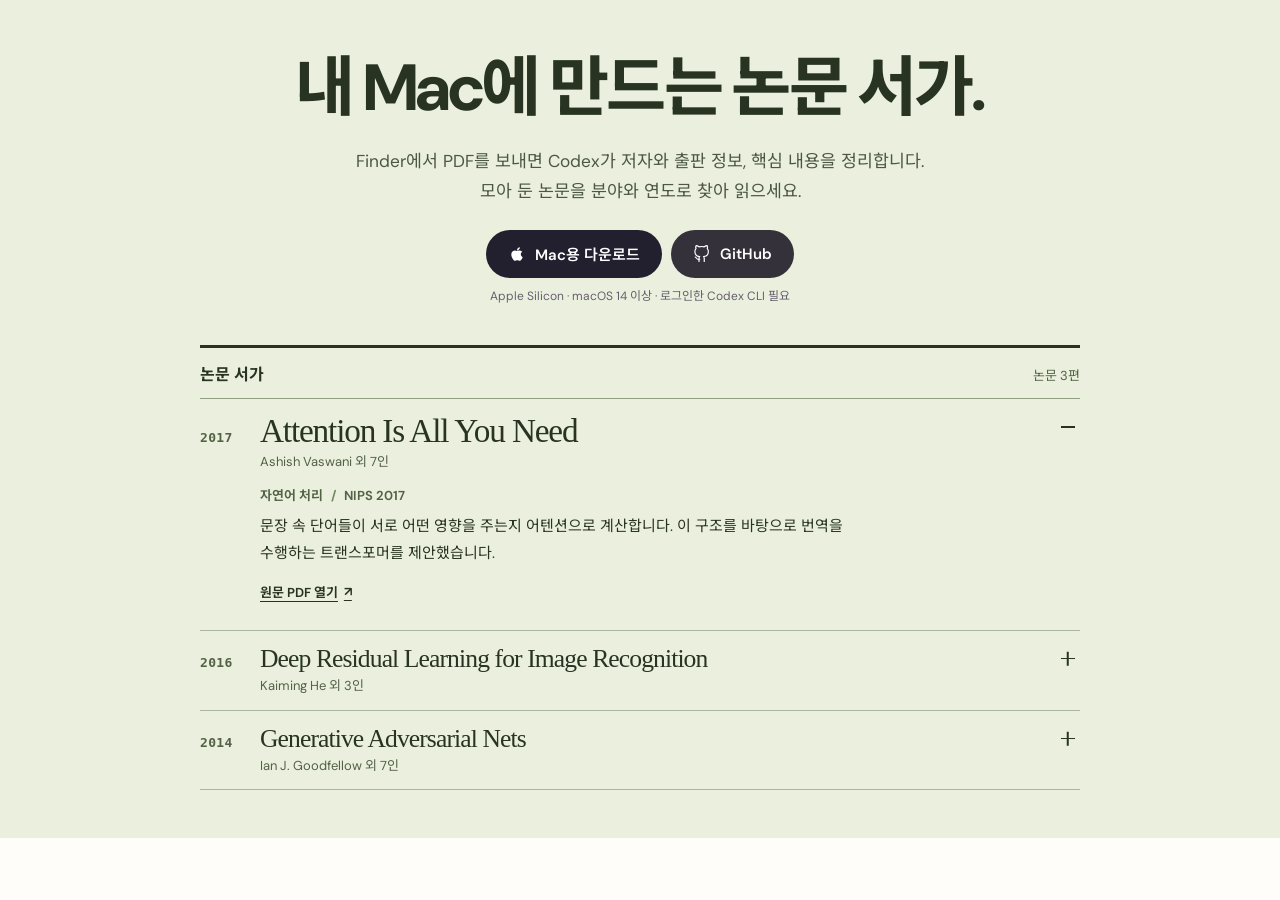
==== website/embed/index.html @ dc57ce64 "Publish redesigned product site and live Explore preview" ====
<!doctype html>
<html lang="ko" class="product-embed">
<head>
  <meta charset="utf-8">
  <meta name="viewport" content="width=device-width,initial-scale=1">
  <meta name="robots" content="noindex">
  <base href="../" target="_blank">
  <title>Paper Library · 내 Mac의 논문 라이브러리</title>
  <link rel="stylesheet" href="assets/product-site.css">
  <link rel="stylesheet" href="assets/cover.css">
  <script src="assets/product-site.js" defer></script>
  <script src="assets/cover.js" defer></script>
  <script src="assets/product-embed.js" defer></script>
</head>
<body class="collection-page product-paper-library ">
  <main><section class="product-cover paper-cover" aria-labelledby="paper-title">
  <div class="paper-opening container">
    <h1 id="paper-title">내 Mac에 만드는 논문 서가.</h1>
    <p class="paper-intro">Finder에서 PDF를 보내면 Codex가 저자와 출판 정보, 핵심 내용을 정리합니다.<br> 모아 둔 논문을 분야와 연도로 찾아 읽으세요.</p>
    <div class="cover-actions"><a class="button cover-download" href="/downloads/latest.dmg"><svg viewBox="0 0 24 24" aria-hidden="true"><path d="M17.05 20.28c-.98.95-2.05.8-3.08.35-1.09-.46-2.09-.48-3.24 0-1.44.62-2.2.44-3.06-.35C2.79 15.25 3.51 7.59 9.05 7.31c1.35.07 2.29.79 3.08.84 1.18-.24 2.31-.98 3.57-.89 1.51.12 2.65.72 3.4 1.8-3.12 1.87-2.38 5.98.48 7.13-.57 1.5-1.31 2.99-2.54 4.1zM12.03 7.25C11.88 5.02 13.69 3.18 15.77 3c.28 2.56-2.32 4.47-3.74 4.25z"/></svg>Mac용 다운로드</a><a class="button github-link" href="https://github.com/hoonably/paper-library" target="_blank" rel="noreferrer"><svg viewBox="0 0 24 24" aria-hidden="true"><path d="M9 19c-4.3 1.4-4.3-2.5-6-3m12 6v-3.87a3.37 3.37 0 0 0-.94-2.61c3.14-.35 6.44-1.54 6.44-7A5.44 5.44 0 0 0 19 4.77 5.07 5.07 0 0 0 18.91 1S17.73.65 15 2.48a13.38 13.38 0 0 0-7 0C5.27.65 4.09 1 4.09 1A5.07 5.07 0 0 0 4 4.77a5.44 5.44 0 0 0-1.5 3.78c0 5.42 3.3 6.61 6.44 7A3.37 3.37 0 0 0 8 18.13V22"/></svg><span>GitHub</span></a></div>
    <p class="cover-platform">Apple Silicon · macOS 14 이상 · 로그인한 Codex CLI 필요</p>
  </div>
  <section class="paper-shelf container" aria-labelledby="paper-shelf-title">
    <header class="paper-shelf-heading">
      <h2 id="paper-shelf-title">논문 서가</h2>
      <p>논문 3편</p>
    </header>
    <details class="paper-record" name="sample-paper" open>
      <summary>
        <span class="paper-year">2017</span>
        <span class="paper-citation">
          <cite lang="en">Attention Is All You Need</cite>
          <span>Ashish Vaswani 외 7인</span>
        </span>
        <span class="paper-toggle" aria-hidden="true"></span>
      </summary>
      <div class="paper-annotation">
        <p class="paper-meta">자연어 처리 <span aria-hidden="true">/</span> NIPS 2017</p>
        <p>문장 속 단어들이 서로 어떤 영향을 주는지 어텐션으로 계산합니다. 이 구조를 바탕으로 번역을 수행하는 트랜스포머를 제안했습니다.</p>
        <a href="https://arxiv.org/pdf/1706.03762">원문 PDF 열기 <span aria-hidden="true">↗</span></a>
      </div>
    </details>
    <details class="paper-record" name="sample-paper">
      <summary>
        <span class="paper-year">2016</span>
        <span class="paper-citation">
          <cite lang="en">Deep Residual Learning for Image Recognition</cite>
          <span>Kaiming He 외 3인</span>
        </span>
        <span class="paper-toggle" aria-hidden="true"></span>
      </summary>
      <div class="paper-annotation">
        <p class="paper-meta">컴퓨터 비전 <span aria-hidden="true">/</span> CVPR 2016</p>
        <p>입력을 뒤쪽 층으로 바로 전달하는 연결을 두고 각 층은 입력에 더할 차이를 학습합니다. 이 방법으로 깊은 이미지 인식 모델을 훈련했습니다.</p>
        <a href="https://arxiv.org/pdf/1512.03385">원문 PDF 열기 <span aria-hidden="true">↗</span></a>
      </div>
    </details>
    <details class="paper-record" name="sample-paper">
      <summary>
        <span class="paper-year">2014</span>
        <span class="paper-citation">
          <cite lang="en">Generative Adversarial Nets</cite>
          <span>Ian J. Goodfellow 외 7인</span>
        </span>
        <span class="paper-toggle" aria-hidden="true"></span>
      </summary>
      <div class="paper-annotation">
        <p class="paper-meta">생성 모델 <span aria-hidden="true">/</span> NIPS 2014</p>
        <p>생성기는 데이터를 만들고, 판별기는 생성된 데이터와 실제 학습 데이터를 구별합니다. 두 모델이 경쟁하며 함께 학습하는 방법을 제시했습니다.</p>
        <a href="https://arxiv.org/pdf/1406.2661">원문 PDF 열기 <span aria-hidden="true">↗</span></a>
      </div>
    </details>
  </section>
</section>
</main>
  <dialog class="image-dialog" aria-label="앱 화면 크게 보기">
    <button type="button" aria-label="확대 화면 닫기"><img alt=""></button>
  </dialog>
</body>
</html>
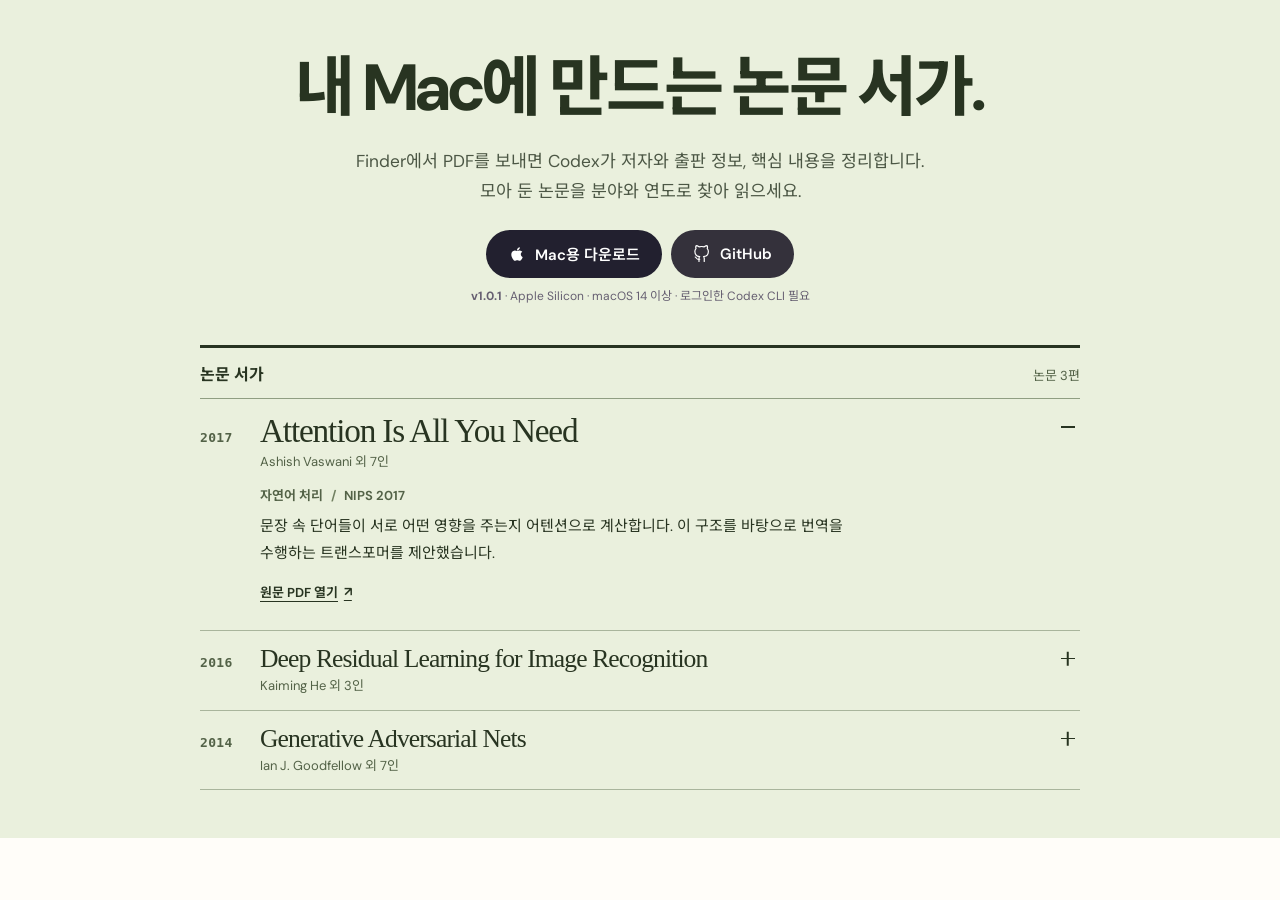
==== commit d1d2897d: "Show the release version below the download button" ====
--- a/website/embed/index.html
+++ b/website/embed/index.html
@@ -18,7 +18,7 @@
     <h1 id="paper-title">내 Mac에 만드는 논문 서가.</h1>
     <p class="paper-intro">Finder에서 PDF를 보내면 Codex가 저자와 출판 정보, 핵심 내용을 정리합니다.<br> 모아 둔 논문을 분야와 연도로 찾아 읽으세요.</p>
     <div class="cover-actions"><a class="button cover-download" href="/downloads/latest.dmg"><svg viewBox="0 0 24 24" aria-hidden="true"><path d="M17.05 20.28c-.98.95-2.05.8-3.08.35-1.09-.46-2.09-.48-3.24 0-1.44.62-2.2.44-3.06-.35C2.79 15.25 3.51 7.59 9.05 7.31c1.35.07 2.29.79 3.08.84 1.18-.24 2.31-.98 3.57-.89 1.51.12 2.65.72 3.4 1.8-3.12 1.87-2.38 5.98.48 7.13-.57 1.5-1.31 2.99-2.54 4.1zM12.03 7.25C11.88 5.02 13.69 3.18 15.77 3c.28 2.56-2.32 4.47-3.74 4.25z"/></svg>Mac용 다운로드</a><a class="button github-link" href="https://github.com/hoonably/paper-library" target="_blank" rel="noreferrer"><svg viewBox="0 0 24 24" aria-hidden="true"><path d="M9 19c-4.3 1.4-4.3-2.5-6-3m12 6v-3.87a3.37 3.37 0 0 0-.94-2.61c3.14-.35 6.44-1.54 6.44-7A5.44 5.44 0 0 0 19 4.77 5.07 5.07 0 0 0 18.91 1S17.73.65 15 2.48a13.38 13.38 0 0 0-7 0C5.27.65 4.09 1 4.09 1A5.07 5.07 0 0 0 4 4.77a5.44 5.44 0 0 0-1.5 3.78c0 5.42 3.3 6.61 6.44 7A3.37 3.37 0 0 0 8 18.13V22"/></svg><span>GitHub</span></a></div>
-    <p class="cover-platform">Apple Silicon · macOS 14 이상 · 로그인한 Codex CLI 필요</p>
+    <p class="cover-platform"><strong class="cover-version">v1.0.1</strong> · Apple Silicon · macOS 14 이상 · 로그인한 Codex CLI 필요</p>
   </div>
   <section class="paper-shelf container" aria-labelledby="paper-shelf-title">
     <header class="paper-shelf-heading">
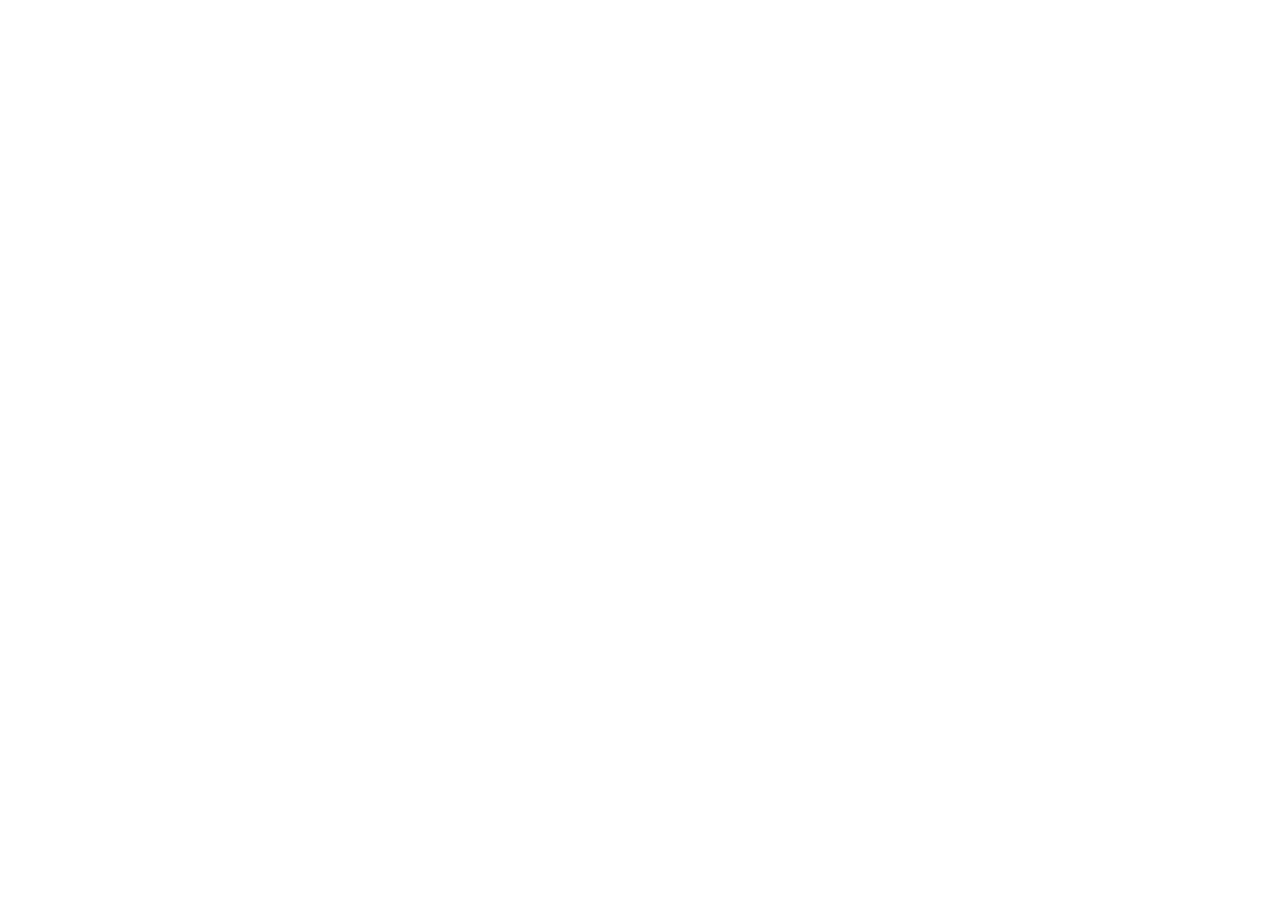
==== commit c0e10f9f: "Load product previews from the published homepage" ====
--- a/website/embed/index.html
+++ b/website/embed/index.html
@@ -4,77 +4,11 @@
   <meta charset="utf-8">
   <meta name="viewport" content="width=device-width,initial-scale=1">
   <meta name="robots" content="noindex">
-  <base href="../" target="_blank">
+  <base href="/" target="_blank">
   <title>Paper Library · 내 Mac의 논문 라이브러리</title>
-  <link rel="stylesheet" href="assets/product-site.css">
-  <link rel="stylesheet" href="assets/cover.css">
-  <script src="assets/product-site.js" defer></script>
-  <script src="assets/cover.js" defer></script>
-  <script src="assets/product-embed.js" defer></script>
+  <script src="assets/product-cover-preview.js" defer></script>
 </head>
-<body class="collection-page product-paper-library ">
-  <main><section class="product-cover paper-cover" aria-labelledby="paper-title">
-  <div class="paper-opening container">
-    <h1 id="paper-title">내 Mac에 만드는 논문 서가.</h1>
-    <p class="paper-intro">Finder에서 PDF를 보내면 Codex가 저자와 출판 정보, 핵심 내용을 정리합니다.<br> 모아 둔 논문을 분야와 연도로 찾아 읽으세요.</p>
-    <div class="cover-actions"><a class="button cover-download" href="/downloads/latest.dmg"><svg viewBox="0 0 24 24" aria-hidden="true"><path d="M17.05 20.28c-.98.95-2.05.8-3.08.35-1.09-.46-2.09-.48-3.24 0-1.44.62-2.2.44-3.06-.35C2.79 15.25 3.51 7.59 9.05 7.31c1.35.07 2.29.79 3.08.84 1.18-.24 2.31-.98 3.57-.89 1.51.12 2.65.72 3.4 1.8-3.12 1.87-2.38 5.98.48 7.13-.57 1.5-1.31 2.99-2.54 4.1zM12.03 7.25C11.88 5.02 13.69 3.18 15.77 3c.28 2.56-2.32 4.47-3.74 4.25z"/></svg>Mac용 다운로드</a><a class="button github-link" href="https://github.com/hoonably/paper-library" target="_blank" rel="noreferrer"><svg viewBox="0 0 24 24" aria-hidden="true"><path d="M9 19c-4.3 1.4-4.3-2.5-6-3m12 6v-3.87a3.37 3.37 0 0 0-.94-2.61c3.14-.35 6.44-1.54 6.44-7A5.44 5.44 0 0 0 19 4.77 5.07 5.07 0 0 0 18.91 1S17.73.65 15 2.48a13.38 13.38 0 0 0-7 0C5.27.65 4.09 1 4.09 1A5.07 5.07 0 0 0 4 4.77a5.44 5.44 0 0 0-1.5 3.78c0 5.42 3.3 6.61 6.44 7A3.37 3.37 0 0 0 8 18.13V22"/></svg><span>GitHub</span></a></div>
-    <p class="cover-platform"><strong class="cover-version">v1.0.1</strong> · Apple Silicon · macOS 14 이상 · 로그인한 Codex CLI 필요</p>
-  </div>
-  <section class="paper-shelf container" aria-labelledby="paper-shelf-title">
-    <header class="paper-shelf-heading">
-      <h2 id="paper-shelf-title">논문 서가</h2>
-      <p>논문 3편</p>
-    </header>
-    <details class="paper-record" name="sample-paper" open>
-      <summary>
-        <span class="paper-year">2017</span>
-        <span class="paper-citation">
-          <cite lang="en">Attention Is All You Need</cite>
-          <span>Ashish Vaswani 외 7인</span>
-        </span>
-        <span class="paper-toggle" aria-hidden="true"></span>
-      </summary>
-      <div class="paper-annotation">
-        <p class="paper-meta">자연어 처리 <span aria-hidden="true">/</span> NIPS 2017</p>
-        <p>문장 속 단어들이 서로 어떤 영향을 주는지 어텐션으로 계산합니다. 이 구조를 바탕으로 번역을 수행하는 트랜스포머를 제안했습니다.</p>
-        <a href="https://arxiv.org/pdf/1706.03762">원문 PDF 열기 <span aria-hidden="true">↗</span></a>
-      </div>
-    </details>
-    <details class="paper-record" name="sample-paper">
-      <summary>
-        <span class="paper-year">2016</span>
-        <span class="paper-citation">
-          <cite lang="en">Deep Residual Learning for Image Recognition</cite>
-          <span>Kaiming He 외 3인</span>
-        </span>
-        <span class="paper-toggle" aria-hidden="true"></span>
-      </summary>
-      <div class="paper-annotation">
-        <p class="paper-meta">컴퓨터 비전 <span aria-hidden="true">/</span> CVPR 2016</p>
-        <p>입력을 뒤쪽 층으로 바로 전달하는 연결을 두고 각 층은 입력에 더할 차이를 학습합니다. 이 방법으로 깊은 이미지 인식 모델을 훈련했습니다.</p>
-        <a href="https://arxiv.org/pdf/1512.03385">원문 PDF 열기 <span aria-hidden="true">↗</span></a>
-      </div>
-    </details>
-    <details class="paper-record" name="sample-paper">
-      <summary>
-        <span class="paper-year">2014</span>
-        <span class="paper-citation">
-          <cite lang="en">Generative Adversarial Nets</cite>
-          <span>Ian J. Goodfellow 외 7인</span>
-        </span>
-        <span class="paper-toggle" aria-hidden="true"></span>
-      </summary>
-      <div class="paper-annotation">
-        <p class="paper-meta">생성 모델 <span aria-hidden="true">/</span> NIPS 2014</p>
-        <p>생성기는 데이터를 만들고, 판별기는 생성된 데이터와 실제 학습 데이터를 구별합니다. 두 모델이 경쟁하며 함께 학습하는 방법을 제시했습니다.</p>
-        <a href="https://arxiv.org/pdf/1406.2661">원문 PDF 열기 <span aria-hidden="true">↗</span></a>
-      </div>
-    </details>
-  </section>
-</section>
-</main>
-  <dialog class="image-dialog" aria-label="앱 화면 크게 보기">
-    <button type="button" aria-label="확대 화면 닫기"><img alt=""></button>
-  </dialog>
+<body>
+  <main></main>
 </body>
 </html>
